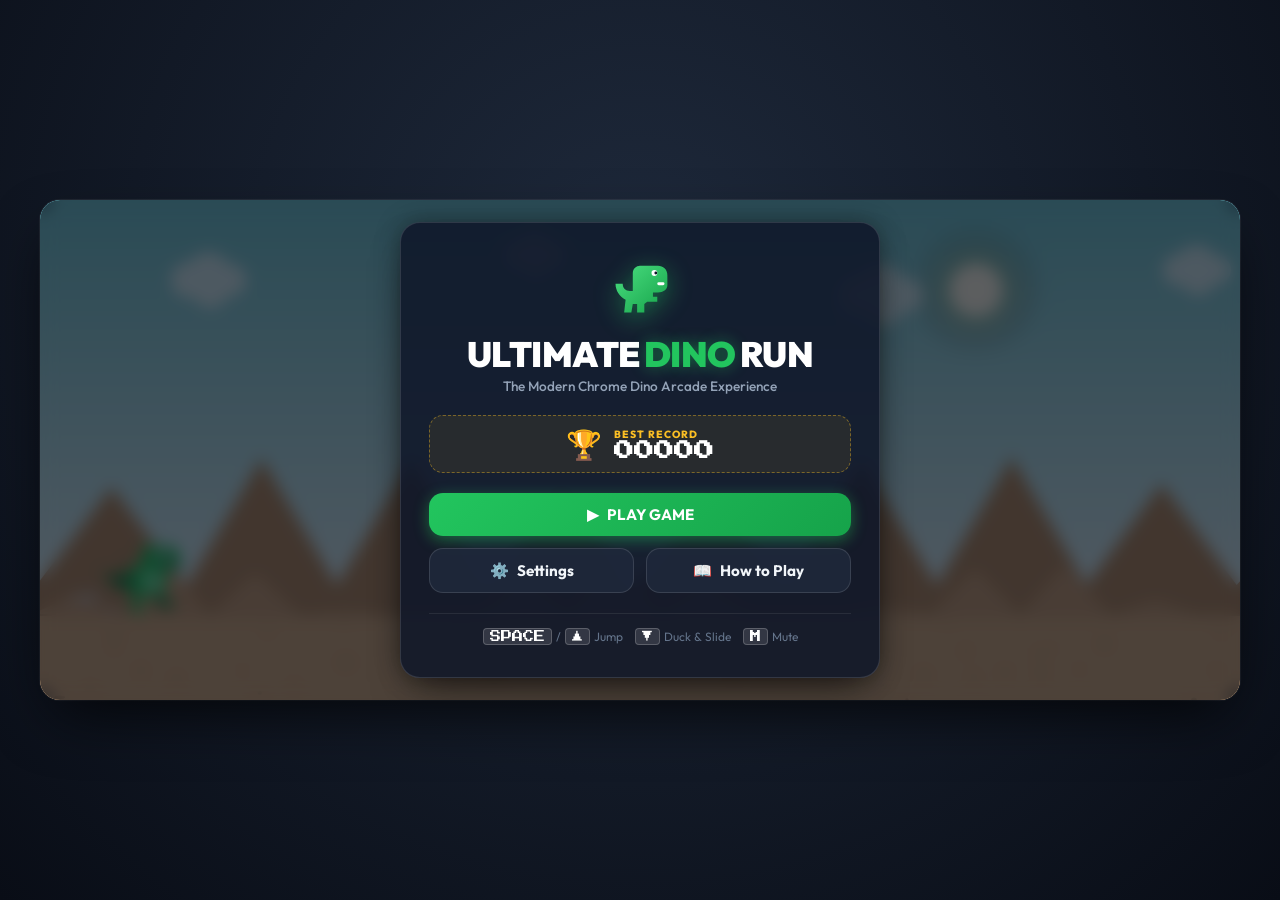
==== Games/DinoRun/index.html @ 03484f22 "Ran check directory contents Analyzed README.md:L1-100 Analyzed README.md:L101-244 Ran list all item" ====
<!DOCTYPE html>
<html lang="en">
<head>
  <meta charset="UTF-8">
  <meta name="viewport" content="width=device-width, initial-scale=1.0, maximum-scale=1.0, user-scalable=no">
  <meta name="description" content="Ultimate Dino Run - Modern, responsive, multi-level endless runner arcade browser game.">
  <title>Ultimate Dino Run Advanced Browser Game</title>
  
  <!-- Google Fonts for Arcade & Modern UI -->
  <link rel="preconnect" href="https://fonts.googleapis.com">
  <link rel="preconnect" href="https://fonts.gstatic.com" crossorigin>
  <link href="https://fonts.googleapis.com/css2?family=Outfit:wght@400;600;700;800;900&family=Press+Start+2P&family=Chakra+Petch:wght@500;700&display=swap" rel="stylesheet">
  
  <link rel="stylesheet" href="style.css">
</head>
<body>
  <div id="game-app">
    <!-- Main Game Frame -->
    <div id="game-container">
      
      <!-- Screen Shake & Canvas Wrapper -->
      <div id="canvas-wrapper">
        <canvas id="game-canvas"></canvas>

        <!-- In-Game HUD Overlay (Visible during PLAYING & COUNTDOWN) -->
        <div id="hud" class="overlay-hud hidden">
          <div class="hud-left">
            <div id="level-badge" class="hud-pill">
              <span id="level-icon">🏜️</span>
              <span id="level-name">Desert</span>
              <span id="level-num">LVL 1</span>
            </div>
            <div id="speed-meter" class="hud-pill" title="Current Speed Multiplier">
              <span class="speed-icon">⚡</span>
              <span id="speed-value">1.0x</span>
            </div>
          </div>

          <div class="hud-right">
            <div class="score-display">
              <div class="hi-score-box">
                <span class="score-lbl">HI</span>
                <span id="hi-score-hud">00000</span>
              </div>
              <div class="curr-score-box">
                <span id="current-score-hud">00000</span>
              </div>
            </div>
            
            <div class="hud-controls">
              <button id="btn-audio-toggle" class="icon-btn" title="Toggle Sound (M)" aria-label="Toggle Sound">
                <svg id="icon-sound-on" class="svg-icon" viewBox="0 0 24 24">
                  <path fill="currentColor" d="M3 9v6h4l5 5V4L7 9H3zm13.5 3c0-1.77-1.02-3.29-2.5-4.03v8.05c1.48-.73 2.5-2.25 2.5-4.02zM14 3.23v2.06c2.89.86 5 3.54 5 6.71s-2.11 5.85-5 6.71v2.06c4.01-.91 7-4.49 7-8.77s-2.99-7.86-7-8.77z"/>
                </svg>
                <svg id="icon-sound-off" class="svg-icon hidden" viewBox="0 0 24 24">
                  <path fill="currentColor" d="M16.5 12c0-1.77-1.02-3.29-2.5-4.03v2.21l2.45 2.45c.03-.2.05-.41.05-.63zm2.5 0c0 .94-.2 1.82-.54 2.64l1.51 1.51C20.63 14.91 21 13.5 21 12c0-4.28-2.99-7.86-7-8.77v2.06c2.89.86 5 3.54 5 6.71zM4.27 3L3 4.27 7.73 9H3v6h4l5 5v-6.73l4.25 4.25c-.67.52-1.42.93-2.25 1.18v2.06c1.38-.31 2.63-.95 3.69-1.81L19.73 21 21 19.73l-9-9L4.27 3zM12 4L9.91 6.09 12 8.18V4z"/>
                </svg>
              </button>

              <button id="btn-pause" class="icon-btn" title="Pause Game (P / Esc)" aria-label="Pause Game">
                <svg class="svg-icon" viewBox="0 0 24 24">
                  <path fill="currentColor" d="M6 19h4V5H6v14zm8-14v14h4V5h-4z"/>
                </svg>
              </button>

              <button id="btn-fullscreen" class="icon-btn" title="Toggle Fullscreen" aria-label="Toggle Fullscreen">
                <svg class="svg-icon" viewBox="0 0 24 24">
                  <path fill="currentColor" d="M7 14H5v5h5v-2H7v-3zm-2-4h2V7h3V5H5v5zm12 7h-3v2h5v-5h-2v3zM14 5v2h3v3h2V5h-5z"/>
                </svg>
              </button>
            </div>
          </div>
        </div>

        <!-- Level Transition & Milestone Toast -->
        <div id="milestone-banner" class="milestone-toast hidden">
          <div class="milestone-content">
            <span id="milestone-icon">🎉</span>
            <div class="milestone-text">
              <h3 id="milestone-title">LEVEL UP!</h3>
              <p id="milestone-desc">Entering Sunset Environment</p>
            </div>
          </div>
        </div>

        <!-- Floating Points Container -->
        <div id="floating-bonuses-layer"></div>

        <!-- Countdown Overlay -->
        <div id="countdown-overlay" class="game-overlay hidden">
          <div id="countdown-text" class="countdown-pulse">3</div>
        </div>

        <!-- Mobile Touch Controls Overlay -->
        <div id="mobile-controls" class="mobile-controls-layer">
          <button id="btn-touch-duck" class="touch-btn touch-btn-duck" aria-label="Duck">
            <span class="touch-icon">▼</span>
            <span class="touch-label">DUCK</span>
          </button>
          <button id="btn-touch-jump" class="touch-btn touch-btn-jump" aria-label="Jump">
            <span class="touch-icon">▲</span>
            <span class="touch-label">JUMP</span>
          </button>
        </div>

        <!-- Screen 1: MAIN MENU -->
        <div id="screen-main-menu" class="game-overlay">
          <div class="menu-card glass-panel">
            <div class="title-container">
              <div class="dino-mascot-badge">
                <svg viewBox="0 0 100 100" class="mascot-svg">
                  <!-- Vector cute Dino Head & Body -->
                  <defs>
                    <linearGradient id="dinoGrad" x1="0%" y1="0%" x2="100%" y2="100%">
                      <stop offset="0%" stop-color="#4ade80"/>
                      <stop offset="100%" stop-color="#16a34a"/>
                    </linearGradient>
                  </defs>
                  <path d="M 50 15 L 75 15 C 82 15, 88 20, 88 28 L 88 42 C 88 48, 82 52, 75 52 L 68 52 L 68 58 L 74 58 L 74 65 L 60 65 L 56 68 L 56 80 L 46 80 L 46 68 L 40 68 L 38 80 L 28 80 L 30 62 C 22 58, 16 50, 16 40 L 26 40 C 26 46, 30 50, 36 50 L 40 50 L 40 25 C 40 19, 45 15, 50 15 Z" fill="url(#dinoGrad)"/>
                  <circle cx="70" cy="25" r="4" fill="#ffffff"/>
                  <circle cx="72" cy="25" r="2" fill="#0f172a"/>
                  <rect x="74" y="38" width="10" height="4" rx="2" fill="#ffffff"/>
                </svg>
              </div>
              <h1 class="main-title">ULTIMATE<span class="accent-text">DINO</span>RUN</h1>
              <p class="tagline">The Modern Chrome Dino Arcade Experience</p>
            </div>

            <!-- Best Score Preview Card -->
            <div class="high-score-card">
              <span class="trophy-icon">🏆</span>
              <div class="trophy-info">
                <span class="trophy-label">BEST RECORD</span>
                <span id="menu-hi-score" class="trophy-score">00000</span>
              </div>
            </div>

            <!-- Menu Action Buttons -->
            <div class="menu-actions">
              <button id="btn-play-game" class="btn btn-primary pulse-btn">
                <span class="btn-icon">▶</span> PLAY GAME
              </button>
              <div class="menu-sub-row">
                <button id="btn-open-settings" class="btn btn-secondary">
                  <span class="btn-icon">⚙️</span> Settings
                </button>
                <button id="btn-open-instructions" class="btn btn-secondary">
                  <span class="btn-icon">📖</span> How to Play
                </button>
              </div>
            </div>

            <!-- Quick Control Guide Footer -->
            <div class="menu-footer">
              <div class="key-hint"><span class="kbd">SPACE</span> / <span class="kbd">▲</span> Jump</div>
              <div class="key-hint"><span class="kbd">▼</span> Duck & Slide</div>
              <div class="key-hint"><span class="kbd">M</span> Mute</div>
            </div>
          </div>
        </div>

        <!-- Screen 2: PAUSE MENU -->
        <div id="screen-pause" class="game-overlay hidden">
          <div class="pause-card glass-panel">
            <div class="modal-header">
              <h2>GAME PAUSED</h2>
              <p>Take a breath, Dino!</p>
            </div>

            <div class="pause-stats">
              <div class="stat-item">
                <span class="stat-label">CURRENT SCORE</span>
                <span id="pause-score-val" class="stat-value">00000</span>
              </div>
              <div class="stat-item">
                <span class="stat-label">CURRENT LEVEL</span>
                <span id="pause-level-val" class="stat-value">Desert</span>
              </div>
            </div>

            <div class="pause-actions">
              <button id="btn-resume" class="btn btn-primary">
                <span class="btn-icon">▶</span> RESUME
              </button>
              <button id="btn-restart-paused" class="btn btn-secondary">
                <span class="btn-icon">🔄</span> RESTART
              </button>
              <button id="btn-settings-paused" class="btn btn-secondary">
                <span class="btn-icon">⚙️</span> SETTINGS
              </button>
              <button id="btn-quit-to-menu" class="btn btn-outline">
                <span class="btn-icon">🏠</span> MAIN MENU
              </button>
            </div>
          </div>
        </div>

        <!-- Screen 3: GAME OVER -->
        <div id="screen-game-over" class="game-overlay hidden">
          <div class="game-over-card glass-panel">
            <div class="game-over-header">
              <div id="new-high-score-badge" class="badge-new-record hidden">
                ✨ NEW HIGH SCORE! ✨
              </div>
              <h2 class="game-over-title">GAME OVER</h2>
            </div>

            <div class="game-over-results">
              <div class="result-highlight">
                <span class="result-lbl">FINAL SCORE</span>
                <span id="go-final-score" class="result-big-score">00000</span>
              </div>

              <div class="results-grid">
                <div class="grid-stat">
                  <span class="g-lbl">BEST SCORE</span>
                  <span id="go-best-score" class="g-val">00000</span>
                </div>
                <div class="grid-stat">
                  <span class="g-lbl">LEVEL REACHED</span>
                  <span id="go-level-reached" class="g-val">Level 1</span>
                </div>
                <div class="grid-stat">
                  <span class="g-lbl">OBSTACLES DODGED</span>
                  <span id="go-obstacles-cleared" class="g-val">0</span>
                </div>
                <div class="grid-stat">
                  <span class="g-lbl">BONUS POINTS</span>
                  <span id="go-bonus-points" class="g-val">+0</span>
                </div>
              </div>
            </div>

            <div class="game-over-actions">
              <button id="btn-retry" class="btn btn-primary pulse-btn">
                <span class="btn-icon">🔄</span> PLAY AGAIN <span class="key-shortcut">(Space)</span>
              </button>
              <button id="btn-go-menu" class="btn btn-secondary">
                <span class="btn-icon">🏠</span> MAIN MENU
              </button>
            </div>
          </div>
        </div>

        <!-- Modal: SETTINGS -->
        <div id="modal-settings" class="game-overlay hidden">
          <div class="settings-card glass-panel">
            <div class="modal-top">
              <h3>SETTINGS</h3>
              <button id="btn-close-settings" class="btn-close" aria-label="Close Settings">✕</button>
            </div>

            <div class="settings-body">
              <!-- Audio Section -->
              <div class="setting-group">
                <h4>AUDIO</h4>
                
                <div class="setting-row">
                  <div class="setting-info">
                    <span class="setting-title">Background Music</span>
                    <span class="setting-desc">Adaptive dynamic music per level</span>
                  </div>
                  <label class="toggle-switch">
                    <input type="checkbox" id="chk-music" checked>
                    <span class="slider"></span>
                  </label>
                </div>

                <div class="setting-row slider-row">
                  <span class="setting-title">Music Volume</span>
                  <div class="range-wrap">
                    <input type="range" id="rng-music-vol" min="0" max="100" value="60">
                    <span id="val-music-vol" class="range-num">60%</span>
                  </div>
                </div>

                <div class="setting-row">
                  <div class="setting-info">
                    <span class="setting-title">Sound Effects (SFX)</span>
                    <span class="setting-desc">Jumping, sliding, impacts, notifications</span>
                  </div>
                  <label class="toggle-switch">
                    <input type="checkbox" id="chk-sfx" checked>
                    <span class="slider"></span>
                  </label>
                </div>

                <div class="setting-row slider-row">
                  <span class="setting-title">SFX Volume</span>
                  <div class="range-wrap">
                    <input type="range" id="rng-sfx-vol" min="0" max="100" value="80">
                    <span id="val-sfx-vol" class="range-num">80%</span>
                  </div>
                </div>
              </div>

              <!-- Gameplay / Visuals Section -->
              <div class="setting-group">
                <h4>GAMEPLAY & VISUALS</h4>

                <div class="setting-row">
                  <div class="setting-info">
                    <span class="setting-title">Difficulty Preset</span>
                    <span class="setting-desc">Adjust starting speed and ramp-up rate</span>
                  </div>
                  <select id="sel-difficulty" class="select-input">
                    <option value="casual">Casual (Relaxed)</option>
                    <option value="standard" selected>Standard (Balanced)</option>
                    <option value="hardcore">Hardcore (Fast & Fierce)</option>
                  </select>
                </div>

                <div class="setting-row">
                  <div class="setting-info">
                    <span class="setting-title">Screen Shake</span>
                    <span class="setting-desc">Impact shake on collision</span>
                  </div>
                  <label class="toggle-switch">
                    <input type="checkbox" id="chk-shake" checked>
                    <span class="slider"></span>
                  </label>
                </div>

                <div class="setting-row">
                  <div class="setting-info">
                    <span class="setting-title">Particles & Dust</span>
                    <span class="setting-desc">Puffs, sparkles and confetti</span>
                  </div>
                  <label class="toggle-switch">
                    <input type="checkbox" id="chk-particles" checked>
                    <span class="slider"></span>
                  </label>
                </div>
              </div>

              <!-- Data Management -->
              <div class="setting-group danger-group">
                <h4>RECORD & DATA</h4>
                <div class="setting-row">
                  <div class="setting-info">
                    <span class="setting-title">Reset High Score</span>
                    <span class="setting-desc">Permanently erase saved high score</span>
                  </div>
                  <button id="btn-reset-high-score" class="btn btn-danger">Reset Record</button>
                </div>
              </div>
            </div>

            <div class="modal-footer">
              <button id="btn-save-settings" class="btn btn-primary">Done</button>
            </div>
          </div>
        </div>

        <!-- Modal: HOW TO PLAY -->
        <div id="modal-instructions" class="game-overlay hidden">
          <div class="instructions-card glass-panel">
            <div class="modal-top">
              <h3>HOW TO PLAY</h3>
              <button id="btn-close-instructions" class="btn-close" aria-label="Close Instructions">✕</button>
            </div>

            <div class="instructions-body">
              <div class="guide-section">
                <h4>🎮 CONTROLS</h4>
                <div class="controls-grid">
                  <div class="ctrl-card">
                    <div class="ctrl-keys"><span class="kbd">SPACE</span> / <span class="kbd">▲</span> / <span class="kbd">W</span></div>
                    <div class="ctrl-action">Jump</div>
                    <div class="ctrl-tip">Tap lightly for low jump, hold for higher jump!</div>
                  </div>
                  <div class="ctrl-card">
                    <div class="ctrl-keys"><span class="kbd">▼</span> / <span class="kbd">S</span></div>
                    <div class="ctrl-action">Duck & Slide</div>
                    <div class="ctrl-tip">Duck under mid & high pterodactyls and lasers!</div>
                  </div>
                  <div class="ctrl-card">
                    <div class="ctrl-keys"><span class="kbd">▼</span> In Mid-Air</div>
                    <div class="ctrl-action">Fast Drop</div>
                    <div class="ctrl-tip">Hurtle back to the ground quickly to dodge tricky sequences!</div>
                  </div>
                  <div class="ctrl-card">
                    <div class="ctrl-keys">📱 Touch / Click</div>
                    <div class="ctrl-action">Mobile Controls</div>
                    <div class="ctrl-tip">Use on-screen buttons or tap to jump and swipe down to duck.</div>
                  </div>
                </div>
              </div>

              <div class="guide-section">
                <h4>🌵 OBSTACLES & SCORING</h4>
                <ul class="guide-list">
                  <li><strong>Cacti:</strong> Small, large, and clustered. Leap over them cleanly!</li>
                  <li><strong>Flying Pterodactyls (Birds):</strong> Appear at 3 distinct heights:
                    <br>• <em>Low Birds:</em> Jump over them!
                    <br>• <em>Mid Birds:</em> Duck and slide underneath!
                    <br>• <em>High Birds:</em> Fly harmlessly overhead!
                  </li>
                  <li><strong>Cyber Drones & Laser Obstacles:</strong> Watch for glowing hazards in advanced levels!</li>
                  <li><strong>Close Call Bonus:</strong> Clear an obstacle right at the skin of your scales to score an instant <strong>+100 Bonus Points</strong>!</li>
                </ul>
              </div>

              <div class="guide-section">
                <h4>🌍 PROGRESSIVE ENVIRONMENTS</h4>
                <div class="env-badges">
                  <span class="env-pill">🏜️ Desert (0-500)</span>
                  <span class="env-pill">🌆 Sunset (500-1200)</span>
                  <span class="env-pill">🌙 Night (1200-2200)</span>
                  <span class="env-pill">🌴 Jungle (2200-3500)</span>
                  <span class="env-pill">⚡ Cyber World (3500-5000)</span>
                  <span class="env-pill">🔥 Extreme (5000+)</span>
                </div>
              </div>
            </div>

            <div class="modal-footer">
              <button id="btn-instructions-gotit" class="btn btn-primary">LET'S RUN!</button>
            </div>
          </div>
        </div>

      </div> <!-- end #canvas-wrapper -->

    </div> <!-- end #game-container -->
  </div> <!-- end #game-app -->

  <script src="script.js"></script>
</body>
</html>
---- Games/DinoRun/style.css ----
/* ==========================================================================
   Ultimate Dino Run - Advanced Browser Game Stylesheet
   ========================================================================== */

:root {
  --font-primary: 'Outfit', -apple-system, BlinkMacSystemFont, "Segoe UI", Roboto, sans-serif;
  --font-arcade: 'Press Start 2P', monospace, cursive;
  --font-tech: 'Chakra Petch', sans-serif;

  /* Color Palette */
  --bg-dark: #0a0e17;
  --bg-card: rgba(15, 23, 42, 0.85);
  --bg-card-border: rgba(255, 255, 255, 0.12);
  --accent-green: #22c55e;
  --accent-green-glow: rgba(34, 197, 94, 0.45);
  --accent-orange: #f97316;
  --accent-purple: #a855f7;
  --accent-cyan: #06b6d4;
  --accent-gold: #fbbf24;
  --accent-red: #ef4444;

  --text-main: #f8fafc;
  --text-muted: #94a3b8;
  --text-dim: #64748b;

  --radius-sm: 8px;
  --radius-md: 14px;
  --radius-lg: 20px;
  --radius-full: 9999px;

  --shadow-panel: 0 20px 40px -15px rgba(0, 0, 0, 0.6), 0 0 25px rgba(0, 0, 0, 0.4);
}

/* Base Reset & Box Sizing */
*, *::before, *::after {
  box-sizing: border-box;
  margin: 0;
  padding: 0;
  user-select: none;
  -webkit-user-select: none;
}

html, body {
  width: 100%;
  height: 100%;
  overflow: hidden;
  background-color: var(--bg-dark);
  color: var(--text-main);
  font-family: var(--font-primary);
  touch-action: manipulation;
}

/* App Viewport Container */
#game-app {
  width: 100vw;
  height: 100vh;
  display: flex;
  align-items: center;
  justify-content: center;
  background: radial-gradient(circle at 50% 30%, #1e293b 0%, #090d16 100%);
  padding: 12px;
}

/* Game Outer Frame */
#game-container {
  position: relative;
  width: 100%;
  max-width: 1200px;
  aspect-ratio: 12 / 5; /* 1200 x 500 resolution standard */
  max-height: calc(100vh - 24px);
  display: flex;
  box-shadow: 0 25px 60px -15px rgba(0, 0, 0, 0.8), 0 0 1px 1px rgba(255, 255, 255, 0.08);
  border-radius: var(--radius-lg);
  overflow: hidden;
  background-color: #0f172a;
}

/* Canvas & Screen Shake Wrapper */
#canvas-wrapper {
  position: relative;
  width: 100%;
  height: 100%;
  overflow: hidden;
  transform-origin: center center;
}

/* Screen Shake Animation */
.shake-screen {
  animation: screenShake 0.45s cubic-bezier(0.36, 0.07, 0.19, 0.97) both;
}

@keyframes screenShake {
  10%, 90% { transform: translate3d(-3px, 2px, 0) rotate(-0.5deg); }
  20%, 80% { transform: translate3d(4px, -3px, 0) rotate(0.6deg); }
  30%, 50%, 70% { transform: translate3d(-5px, 3px, 0) rotate(-0.7deg); }
  40%, 60% { transform: translate3d(5px, -2px, 0) rotate(0.5deg); }
}

/* The Core Canvas */
#game-canvas {
  width: 100%;
  height: 100%;
  display: block;
  image-rendering: -webkit-optimize-contrast;
  image-rendering: crisp-edges;
}

/* ==========================================================================
   Overlay Panels & Screens
   ========================================================================== */

.game-overlay {
  position: absolute;
  inset: 0;
  display: flex;
  align-items: center;
  justify-content: center;
  background-color: rgba(5, 10, 20, 0.65);
  backdrop-filter: blur(8px);
  -webkit-backdrop-filter: blur(8px);
  z-index: 50;
  transition: opacity 0.25s ease, visibility 0.25s ease;
  padding: 16px;
}

.game-overlay.hidden,
.hidden {
  opacity: 0 !important;
  visibility: hidden !important;
  pointer-events: none !important;
}

/* Glassmorphism Card Panels */
.glass-panel {
  background: var(--bg-card);
  border: 1px solid var(--bg-card-border);
  border-radius: var(--radius-lg);
  box-shadow: var(--shadow-panel);
  color: var(--text-main);
  animation: panelPop 0.3s cubic-bezier(0.16, 1, 0.3, 1) forwards;
}

@keyframes panelPop {
  0% { transform: scale(0.92); opacity: 0; }
  100% { transform: scale(1); opacity: 1; }
}

/* ==========================================================================
   HUD (Heads-Up Display)
   ========================================================================== */

.overlay-hud {
  position: absolute;
  top: 0;
  left: 0;
  right: 0;
  display: flex;
  justify-content: space-between;
  align-items: flex-start;
  padding: 16px 20px;
  z-index: 30;
  pointer-events: none;
}

.hud-left, .hud-right {
  display: flex;
  align-items: center;
  gap: 12px;
}

.hud-pill {
  display: flex;
  align-items: center;
  gap: 8px;
  background: rgba(15, 23, 42, 0.7);
  backdrop-filter: blur(6px);
  border: 1px solid rgba(255, 255, 255, 0.1);
  padding: 6px 14px;
  border-radius: var(--radius-full);
  font-size: 0.85rem;
  font-weight: 700;
  letter-spacing: 0.5px;
  box-shadow: 0 4px 12px rgba(0, 0, 0, 0.3);
}

#level-badge {
  border-left: 3px solid var(--accent-green);
}

#level-num {
  font-size: 0.7rem;
  background: rgba(255, 255, 255, 0.15);
  padding: 2px 6px;
  border-radius: 4px;
  color: #e2e8f0;
}

#speed-meter {
  color: var(--accent-gold);
}

.score-display {
  display: flex;
  align-items: center;
  gap: 16px;
  background: rgba(10, 15, 26, 0.75);
  backdrop-filter: blur(6px);
  padding: 8px 16px;
  border-radius: var(--radius-md);
  border: 1px solid rgba(255, 255, 255, 0.1);
  box-shadow: 0 4px 14px rgba(0, 0, 0, 0.4);
}

.hi-score-box {
  display: flex;
  align-items: center;
  gap: 6px;
  color: var(--text-muted);
  font-family: var(--font-arcade);
  font-size: 0.8rem;
}

.score-lbl {
  color: var(--accent-gold);
  font-weight: 700;
}

.curr-score-box {
  font-family: var(--font-arcade);
  font-size: 1.15rem;
  font-weight: 700;
  color: #ffffff;
  letter-spacing: 1px;
}

.hud-controls {
  display: flex;
  align-items: center;
  gap: 8px;
  pointer-events: auto;
}

.icon-btn {
  background: rgba(30, 41, 59, 0.8);
  border: 1px solid rgba(255, 255, 255, 0.12);
  color: var(--text-main);
  width: 38px;
  height: 38px;
  border-radius: var(--radius-sm);
  display: flex;
  align-items: center;
  justify-content: center;
  cursor: pointer;
  transition: all 0.2s ease;
}

.icon-btn:hover {
  background: rgba(51, 65, 85, 0.9);
  transform: translateY(-1px);
  border-color: rgba(255, 255, 255, 0.25);
}

.icon-btn:active {
  transform: scale(0.95);
}

.svg-icon {
  width: 20px;
  height: 20px;
}

/* ==========================================================================
   Milestone & Level Notification Toast
   ========================================================================== */

.milestone-toast {
  position: absolute;
  top: 18px;
  left: 50%;
  transform: translateX(-50%);
  background: linear-gradient(135deg, rgba(30, 41, 59, 0.95), rgba(15, 23, 42, 0.95));
  border: 1px solid var(--accent-gold);
  border-radius: var(--radius-full);
  padding: 8px 24px;
  box-shadow: 0 0 25px rgba(251, 191, 36, 0.35), 0 8px 24px rgba(0, 0, 0, 0.5);
  z-index: 40;
  animation: toastSlideDown 0.4s cubic-bezier(0.175, 0.885, 0.32, 1.275) forwards;
}

@keyframes toastSlideDown {
  0% { transform: translate(-50%, -40px); opacity: 0; }
  100% { transform: translate(-50%, 0); opacity: 1; }
}

.milestone-content {
  display: flex;
  align-items: center;
  gap: 12px;
}

#milestone-icon {
  font-size: 1.5rem;
}

.milestone-text h3 {
  font-family: var(--font-arcade);
  font-size: 0.85rem;
  color: var(--accent-gold);
  letter-spacing: 0.5px;
}

.milestone-text p {
  font-size: 0.78rem;
  color: var(--text-main);
  font-weight: 600;
}

/* ==========================================================================
   Floating Bonuses & Popups Layer
   ========================================================================== */

#floating-bonuses-layer {
  position: absolute;
  inset: 0;
  pointer-events: none;
  overflow: hidden;
  z-index: 35;
}

.floating-bonus {
  position: absolute;
  font-family: var(--font-arcade);
  font-weight: 700;
  font-size: 0.8rem;
  color: var(--accent-gold);
  text-shadow: 0 2px 4px rgba(0, 0, 0, 0.8), 0 0 10px rgba(251, 191, 36, 0.6);
  white-space: nowrap;
  animation: floatUpFade 1.2s cubic-bezier(0.1, 0.8, 0.3, 1) forwards;
}

@keyframes floatUpFade {
  0% { transform: translate(-50%, 0) scale(0.8); opacity: 1; }
  50% { transform: translate(-50%, -35px) scale(1.15); opacity: 1; }
  100% { transform: translate(-50%, -65px) scale(1); opacity: 0; }
}

/* ==========================================================================
   Countdown Overlay
   ========================================================================== */

#countdown-overlay {
  background: rgba(0, 0, 0, 0.4);
}

.countdown-pulse {
  font-family: var(--font-arcade);
  font-size: 5rem;
  font-weight: 900;
  color: #ffffff;
  text-shadow: 0 0 30px var(--accent-green), 0 4px 10px rgba(0, 0, 0, 0.8);
  animation: countZoom 0.8s ease-in-out infinite;
}

@keyframes countZoom {
  0% { transform: scale(0.6); opacity: 0; }
  50% { transform: scale(1.15); opacity: 1; }
  100% { transform: scale(1); opacity: 0.9; }
}

/* ==========================================================================
   Main Menu Screen
   ========================================================================== */

.menu-card {
  width: 90%;
  max-width: 480px;
  padding: 32px 28px;
  text-align: center;
  display: flex;
  flex-direction: column;
  align-items: center;
  gap: 20px;
}

.title-container {
  display: flex;
  flex-direction: column;
  align-items: center;
}

.dino-mascot-badge {
  width: 72px;
  height: 72px;
  margin-bottom: 8px;
  filter: drop-shadow(0 6px 12px var(--accent-green-glow));
  animation: mascotBob 2.5s ease-in-out infinite alternate;
}

@keyframes mascotBob {
  0% { transform: translateY(0) rotate(0deg); }
  100% { transform: translateY(-8px) rotate(4deg); }
}

.mascot-svg {
  width: 100%;
  height: 100%;
}

.main-title {
  font-family: var(--font-primary);
  font-weight: 900;
  font-size: 2.2rem;
  letter-spacing: -0.5px;
  color: #ffffff;
  text-transform: uppercase;
  line-height: 1.1;
}

.accent-text {
  color: var(--accent-green);
  text-shadow: 0 0 15px var(--accent-green-glow);
  margin: 0 4px;
}

.tagline {
  font-size: 0.85rem;
  color: var(--text-muted);
  font-weight: 500;
  margin-top: 4px;
}

.high-score-card {
  width: 100%;
  display: flex;
  align-items: center;
  justify-content: center;
  gap: 12px;
  background: rgba(251, 191, 36, 0.08);
  border: 1px dashed rgba(251, 191, 36, 0.4);
  padding: 10px 18px;
  border-radius: var(--radius-md);
}

.trophy-icon {
  font-size: 1.8rem;
}

.trophy-info {
  display: flex;
  flex-direction: column;
  align-items: flex-start;
}

.trophy-label {
  font-size: 0.65rem;
  font-weight: 800;
  color: var(--accent-gold);
  letter-spacing: 1px;
}

.trophy-score {
  font-family: var(--font-arcade);
  font-size: 1.25rem;
  font-weight: 700;
  color: #ffffff;
}

.menu-actions {
  width: 100%;
  display: flex;
  flex-direction: column;
  gap: 12px;
}

.menu-sub-row {
  display: grid;
  grid-template-columns: 1fr 1fr;
  gap: 12px;
}

.menu-footer {
  display: flex;
  justify-content: center;
  flex-wrap: wrap;
  gap: 12px;
  font-size: 0.75rem;
  color: var(--text-dim);
  border-top: 1px solid rgba(255, 255, 255, 0.08);
  padding-top: 14px;
  width: 100%;
}

.key-hint {
  display: flex;
  align-items: center;
  gap: 4px;
}

.kbd {
  background: rgba(255, 255, 255, 0.12);
  border: 1px solid rgba(255, 255, 255, 0.2);
  border-radius: 4px;
  padding: 2px 6px;
  font-size: 0.7rem;
  font-family: var(--font-arcade);
  color: #ffffff;
}

/* ==========================================================================
   Buttons System
   ========================================================================== */

.btn {
  display: inline-flex;
  align-items: center;
  justify-content: center;
  gap: 8px;
  padding: 12px 20px;
  border-radius: var(--radius-md);
  font-family: var(--font-primary);
  font-weight: 700;
  font-size: 0.95rem;
  border: none;
  cursor: pointer;
  transition: all 0.2s cubic-bezier(0.16, 1, 0.3, 1);
  text-decoration: none;
}

.btn-primary {
  background: linear-gradient(135deg, #22c55e 0%, #16a34a 100%);
  color: #ffffff;
  box-shadow: 0 4px 15px var(--accent-green-glow);
}

.btn-primary:hover {
  background: linear-gradient(135deg, #4ade80 0%, #15803d 100%);
  transform: translateY(-2px);
  box-shadow: 0 6px 22px var(--accent-green-glow);
}

.btn-primary:active {
  transform: scale(0.97);
}

.btn-secondary {
  background: rgba(30, 41, 59, 0.9);
  color: #f1f5f9;
  border: 1px solid rgba(255, 255, 255, 0.12);
}

.btn-secondary:hover {
  background: rgba(51, 65, 85, 0.95);
  border-color: rgba(255, 255, 255, 0.25);
  transform: translateY(-1px);
}

.btn-secondary:active {
  transform: scale(0.97);
}

.btn-outline {
  background: transparent;
  color: var(--text-muted);
  border: 1px solid rgba(255, 255, 255, 0.15);
}

.btn-outline:hover {
  background: rgba(255, 255, 255, 0.05);
  color: var(--text-main);
  border-color: rgba(255, 255, 255, 0.3);
}

.btn-danger {
  background: rgba(239, 68, 68, 0.15);
  color: #f87171;
  border: 1px solid rgba(239, 68, 68, 0.3);
}

.btn-danger:hover {
  background: rgba(239, 68, 68, 0.25);
  border-color: rgba(239, 68, 68, 0.5);
}

.pulse-btn {
  animation: pulseButton 2s infinite ease-in-out;
}

@keyframes pulseButton {
  0%, 100% { box-shadow: 0 4px 15px var(--accent-green-glow); }
  50% { box-shadow: 0 4px 28px rgba(34, 197, 94, 0.75); }
}

/* ==========================================================================
   Pause Menu
   ========================================================================== */

.pause-card {
  width: 90%;
  max-width: 400px;
  padding: 28px 24px;
  text-align: center;
  display: flex;
  flex-direction: column;
  gap: 18px;
}

.modal-header h2 {
  font-family: var(--font-primary);
  font-weight: 800;
  font-size: 1.6rem;
  letter-spacing: 0.5px;
}

.modal-header p {
  color: var(--text-muted);
  font-size: 0.85rem;
  margin-top: 2px;
}

.pause-stats {
  display: grid;
  grid-template-columns: 1fr 1fr;
  gap: 12px;
  background: rgba(0, 0, 0, 0.3);
  padding: 12px;
  border-radius: var(--radius-md);
  border: 1px solid rgba(255, 255, 255, 0.06);
}

.stat-item {
  display: flex;
  flex-direction: column;
  align-items: center;
}

.stat-label {
  font-size: 0.65rem;
  color: var(--text-dim);
  font-weight: 700;
  letter-spacing: 0.5px;
}

.stat-value {
  font-family: var(--font-arcade);
  font-size: 1.1rem;
  color: #ffffff;
  margin-top: 4px;
}

.pause-actions {
  display: flex;
  flex-direction: column;
  gap: 10px;
}

/* ==========================================================================
   Game Over Screen
   ========================================================================== */

.game-over-card {
  width: 90%;
  max-width: 460px;
  padding: 30px 26px;
  text-align: center;
  display: flex;
  flex-direction: column;
  gap: 18px;
}

.badge-new-record {
  display: inline-block;
  background: linear-gradient(90deg, #fbbf24, #f59e0b, #fbbf24);
  background-size: 200% auto;
  color: #0f172a;
  font-family: var(--font-arcade);
  font-size: 0.75rem;
  font-weight: 900;
  padding: 6px 14px;
  border-radius: var(--radius-full);
  margin-bottom: 8px;
  animation: shineRecord 2s linear infinite;
  box-shadow: 0 0 20px rgba(251, 191, 36, 0.6);
}

@keyframes shineRecord {
  to { background-position: 200% center; }
}

.game-over-title {
  font-family: var(--font-primary);
  font-weight: 900;
  font-size: 2.2rem;
  letter-spacing: 1px;
  color: #f87171;
  text-shadow: 0 0 20px rgba(239, 68, 68, 0.4);
}

.result-highlight {
  background: rgba(0, 0, 0, 0.35);
  border: 1px solid rgba(255, 255, 255, 0.08);
  border-radius: var(--radius-md);
  padding: 14px 18px;
  margin-bottom: 12px;
}

.result-lbl {
  display: block;
  font-size: 0.7rem;
  font-weight: 800;
  letter-spacing: 1px;
  color: var(--text-muted);
}

.result-big-score {
  font-family: var(--font-arcade);
  font-size: 2.2rem;
  font-weight: 900;
  color: #ffffff;
  display: block;
  margin-top: 4px;
}

.results-grid {
  display: grid;
  grid-template-columns: 1fr 1fr;
  gap: 10px;
}

.grid-stat {
  background: rgba(30, 41, 59, 0.5);
  border: 1px solid rgba(255, 255, 255, 0.05);
  padding: 10px 12px;
  border-radius: var(--radius-sm);
  display: flex;
  flex-direction: column;
}

.g-lbl {
  font-size: 0.65rem;
  color: var(--text-dim);
  font-weight: 700;
}

.g-val {
  font-family: var(--font-arcade);
  font-size: 0.95rem;
  color: var(--text-main);
  margin-top: 4px;
}

.key-shortcut {
  font-size: 0.75rem;
  opacity: 0.7;
  font-weight: 400;
}

.game-over-actions {
  display: flex;
  flex-direction: column;
  gap: 10px;
  margin-top: 6px;
}

/* ==========================================================================
   Modals (Settings & Instructions)
   ========================================================================== */

.settings-card, .instructions-card {
  width: 90%;
  max-width: 520px;
  max-height: 85vh;
  display: flex;
  flex-direction: column;
  padding: 24px;
}

.modal-top {
  display: flex;
  justify-content: space-between;
  align-items: center;
  border-bottom: 1px solid rgba(255, 255, 255, 0.1);
  padding-bottom: 12px;
  margin-bottom: 16px;
}

.modal-top h3 {
  font-family: var(--font-primary);
  font-weight: 800;
  font-size: 1.3rem;
  letter-spacing: 0.5px;
}

.btn-close {
  background: transparent;
  border: none;
  color: var(--text-muted);
  font-size: 1.2rem;
  cursor: pointer;
  padding: 4px 8px;
  border-radius: var(--radius-sm);
  transition: all 0.2s ease;
}

.btn-close:hover {
  color: #ffffff;
  background: rgba(255, 255, 255, 0.1);
}

.settings-body, .instructions-body {
  overflow-y: auto;
  display: flex;
  flex-direction: column;
  gap: 20px;
  padding-right: 6px;
}

/* Custom Scrollbar */
.settings-body::-webkit-scrollbar,
.instructions-body::-webkit-scrollbar {
  width: 6px;
}

.settings-body::-webkit-scrollbar-thumb,
.instructions-body::-webkit-scrollbar-thumb {
  background: rgba(255, 255, 255, 0.15);
  border-radius: var(--radius-full);
}

.setting-group {
  display: flex;
  flex-direction: column;
  gap: 12px;
}

.setting-group h4, .guide-section h4 {
  font-size: 0.75rem;
  font-weight: 800;
  letter-spacing: 1px;
  color: var(--accent-green);
  text-transform: uppercase;
}

.setting-row {
  display: flex;
  justify-content: space-between;
  align-items: center;
  gap: 12px;
  background: rgba(0, 0, 0, 0.2);
  padding: 10px 14px;
  border-radius: var(--radius-sm);
}

.setting-info {
  display: flex;
  flex-direction: column;
}

.setting-title {
  font-size: 0.9rem;
  font-weight: 600;
}

.setting-desc {
  font-size: 0.75rem;
  color: var(--text-dim);
}

/* Toggle Switch */
.toggle-switch {
  position: relative;
  display: inline-block;
  width: 46px;
  height: 24px;
  flex-shrink: 0;
}

.toggle-switch input {
  opacity: 0;
  width: 0;
  height: 0;
}

.slider {
  position: absolute;
  cursor: pointer;
  inset: 0;
  background-color: #334155;
  transition: .3s;
  border-radius: 24px;
}

.slider:before {
  position: absolute;
  content: "";
  height: 18px;
  width: 18px;
  left: 3px;
  bottom: 3px;
  background-color: white;
  transition: .3s;
  border-radius: 50%;
}

input:checked + .slider {
  background-color: var(--accent-green);
}

input:checked + .slider:before {
  transform: translateX(22px);
}

/* Range Slider */
.slider-row {
  flex-direction: column;
  align-items: flex-start;
  gap: 8px;
}

.range-wrap {
  width: 100%;
  display: flex;
  align-items: center;
  gap: 12px;
}

.range-wrap input[type=range] {
  flex: 1;
  accent-color: var(--accent-green);
  height: 6px;
  border-radius: 3px;
  cursor: pointer;
}

.range-num {
  font-family: var(--font-arcade);
  font-size: 0.75rem;
  color: var(--text-muted);
  width: 45px;
  text-align: right;
}

.select-input {
  background: #1e293b;
  color: #ffffff;
  border: 1px solid rgba(255, 255, 255, 0.15);
  padding: 6px 12px;
  border-radius: var(--radius-sm);
  font-family: var(--font-primary);
  font-size: 0.85rem;
  cursor: pointer;
}

.danger-group .setting-row {
  border-left: 3px solid var(--accent-red);
}

.modal-footer {
  margin-top: 18px;
  display: flex;
  justify-content: flex-end;
  border-top: 1px solid rgba(255, 255, 255, 0.1);
  padding-top: 14px;
}

/* Instructions Styling */
.controls-grid {
  display: grid;
  grid-template-columns: 1fr 1fr;
  gap: 10px;
  margin-top: 8px;
}

.ctrl-card {
  background: rgba(0, 0, 0, 0.25);
  border: 1px solid rgba(255, 255, 255, 0.08);
  border-radius: var(--radius-sm);
  padding: 10px;
}

.ctrl-keys {
  font-family: var(--font-arcade);
  font-size: 0.7rem;
  color: var(--accent-cyan);
}

.ctrl-action {
  font-weight: 700;
  font-size: 0.9rem;
  margin-top: 4px;
}

.ctrl-tip {
  font-size: 0.72rem;
  color: var(--text-dim);
  margin-top: 2px;
}

.guide-list {
  list-style: none;
  display: flex;
  flex-direction: column;
  gap: 8px;
  font-size: 0.82rem;
  color: #cbd5e1;
  margin-top: 8px;
}

.guide-list li {
  background: rgba(0, 0, 0, 0.2);
  padding: 8px 12px;
  border-radius: var(--radius-sm);
}

.env-badges {
  display: flex;
  flex-wrap: wrap;
  gap: 8px;
  margin-top: 8px;
}

.env-pill {
  background: rgba(30, 41, 59, 0.7);
  border: 1px solid rgba(255, 255, 255, 0.1);
  padding: 4px 10px;
  border-radius: var(--radius-full);
  font-size: 0.75rem;
  font-weight: 600;
}

/* ==========================================================================
   Mobile On-Screen Touch Controls
   ========================================================================== */

.mobile-controls-layer {
  position: absolute;
  bottom: 12px;
  left: 0;
  right: 0;
  display: none; /* Enabled via media query */
  justify-content: space-between;
  padding: 0 20px;
  pointer-events: none;
  z-index: 45;
}

.touch-btn {
  pointer-events: auto;
  width: 76px;
  height: 76px;
  border-radius: 50%;
  background: rgba(15, 23, 42, 0.65);
  backdrop-filter: blur(8px);
  border: 2px solid rgba(255, 255, 255, 0.2);
  color: #ffffff;
  display: flex;
  flex-direction: column;
  align-items: center;
  justify-content: center;
  gap: 2px;
  box-shadow: 0 6px 18px rgba(0, 0, 0, 0.5);
  cursor: pointer;
  touch-action: none;
  transition: transform 0.1s ease, background 0.1s ease;
}

.touch-btn:active, .touch-btn.active-touch {
  transform: scale(0.92);
  background: rgba(34, 197, 94, 0.4);
  border-color: var(--accent-green);
}

.touch-btn-duck:active, .touch-btn-duck.active-touch {
  background: rgba(249, 115, 22, 0.4);
  border-color: var(--accent-orange);
}

.touch-icon {
  font-size: 1.3rem;
  line-height: 1;
}

.touch-label {
  font-size: 0.65rem;
  font-weight: 800;
  letter-spacing: 0.5px;
}

/* Responsive Rules */
@media (max-width: 900px), (pointer: coarse) {
  .mobile-controls-layer {
    display: flex;
  }
}

@media (max-width: 768px) {
  #game-app {
    padding: 0;
  }

  #game-container {
    max-height: 100vh;
    border-radius: 0;
    aspect-ratio: auto;
    height: 100vh;
  }

  .main-title {
    font-size: 1.7rem;
  }

  .overlay-hud {
    padding: 10px 12px;
  }

  .hud-pill {
    padding: 4px 10px;
    font-size: 0.75rem;
  }

  .score-display {
    padding: 6px 10px;
    gap: 8px;
  }

  .curr-score-box {
    font-size: 0.95rem;
  }

  .hi-score-box {
    font-size: 0.7rem;
  }

  .controls-grid {
    grid-template-columns: 1fr;
  }
}
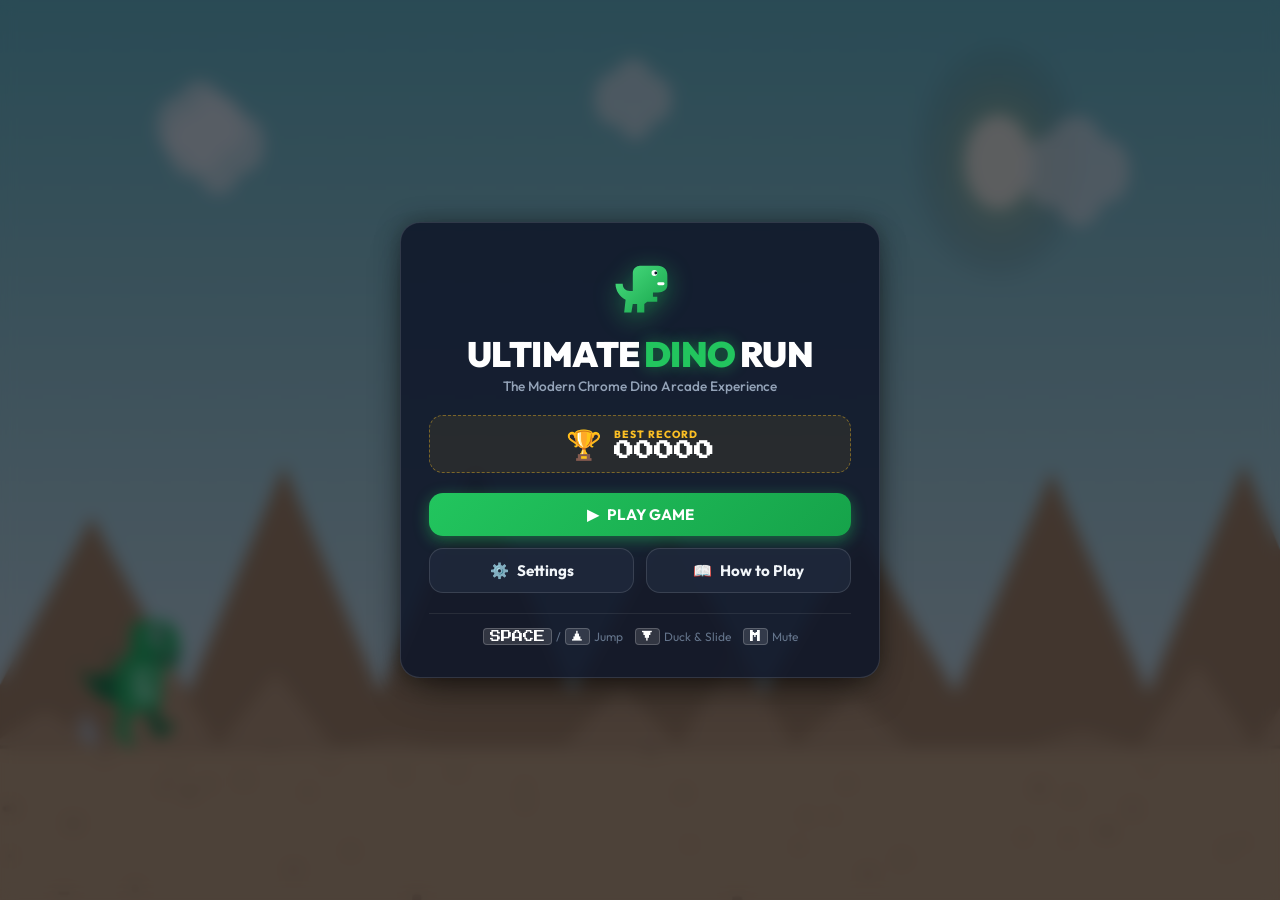
==== commit cc0772e9: "Analyzed style.css:L30-70 Analyzed script.js:L1520-1580 Analyzed script.js:L1950-2050 Analyzed scrip" ====
--- a/Games/DinoRun/index.html
+++ b/Games/DinoRun/index.html
@@ -64,8 +64,11 @@
               </button>
 
               <button id="btn-fullscreen" class="icon-btn" title="Toggle Fullscreen" aria-label="Toggle Fullscreen">
-                <svg class="svg-icon" viewBox="0 0 24 24">
+                <svg id="icon-fs-enter" class="svg-icon" viewBox="0 0 24 24">
                   <path fill="currentColor" d="M7 14H5v5h5v-2H7v-3zm-2-4h2V7h3V5H5v5zm12 7h-3v2h5v-5h-2v3zM14 5v2h3v3h2V5h-5z"/>
+                </svg>
+                <svg id="icon-fs-exit" class="svg-icon hidden" viewBox="0 0 24 24">
+                  <path fill="currentColor" d="M5 16h3v3h2v-5H5v2zm3-8H5v2h5V5H8v3zm6 11h2v-3h3v-2h-5v5zm2-11V5h-2v5h5V8h-3z"/>
                 </svg>
               </button>
             </div>
--- a/Games/DinoRun/style.css
+++ b/Games/DinoRun/style.css
@@ -50,29 +50,57 @@
   touch-action: manipulation;
 }
 
-/* App Viewport Container */
+/* App Viewport Container - Edge-to-Edge Fullscreen */
 #game-app {
   width: 100vw;
   height: 100vh;
+  width: 100dvw;
+  height: 100dvh;
   display: flex;
   align-items: center;
   justify-content: center;
-  background: radial-gradient(circle at 50% 30%, #1e293b 0%, #090d16 100%);
-  padding: 12px;
+  background-color: var(--bg-dark);
+  padding: 0;
+  margin: 0;
+  overflow: hidden;
 }
 
 /* Game Outer Frame */
 #game-container {
   position: relative;
-  width: 100%;
-  max-width: 1200px;
-  aspect-ratio: 12 / 5; /* 1200 x 500 resolution standard */
-  max-height: calc(100vh - 24px);
-  display: flex;
-  box-shadow: 0 25px 60px -15px rgba(0, 0, 0, 0.8), 0 0 1px 1px rgba(255, 255, 255, 0.08);
-  border-radius: var(--radius-lg);
+  width: 100vw;
+  height: 100vh;
+  width: 100dvw;
+  height: 100dvh;
+  max-width: 100%;
+  max-height: 100%;
+  display: flex;
+  align-items: center;
+  justify-content: center;
+  border-radius: 0;
+  border: none;
+  box-shadow: none;
   overflow: hidden;
   background-color: #0f172a;
+}
+
+/* Native Fullscreen API Styling Support */
+:fullscreen, :-webkit-full-screen {
+  background-color: #000000;
+}
+
+:fullscreen #game-app,
+:-webkit-full-screen #game-app,
+:fullscreen #game-container,
+:-webkit-full-screen #game-container {
+  width: 100vw;
+  height: 100vh;
+  max-width: 100%;
+  max-height: 100%;
+  padding: 0;
+  margin: 0;
+  border-radius: 0;
+  border: none;
 }
 
 /* Canvas & Screen Shake Wrapper */
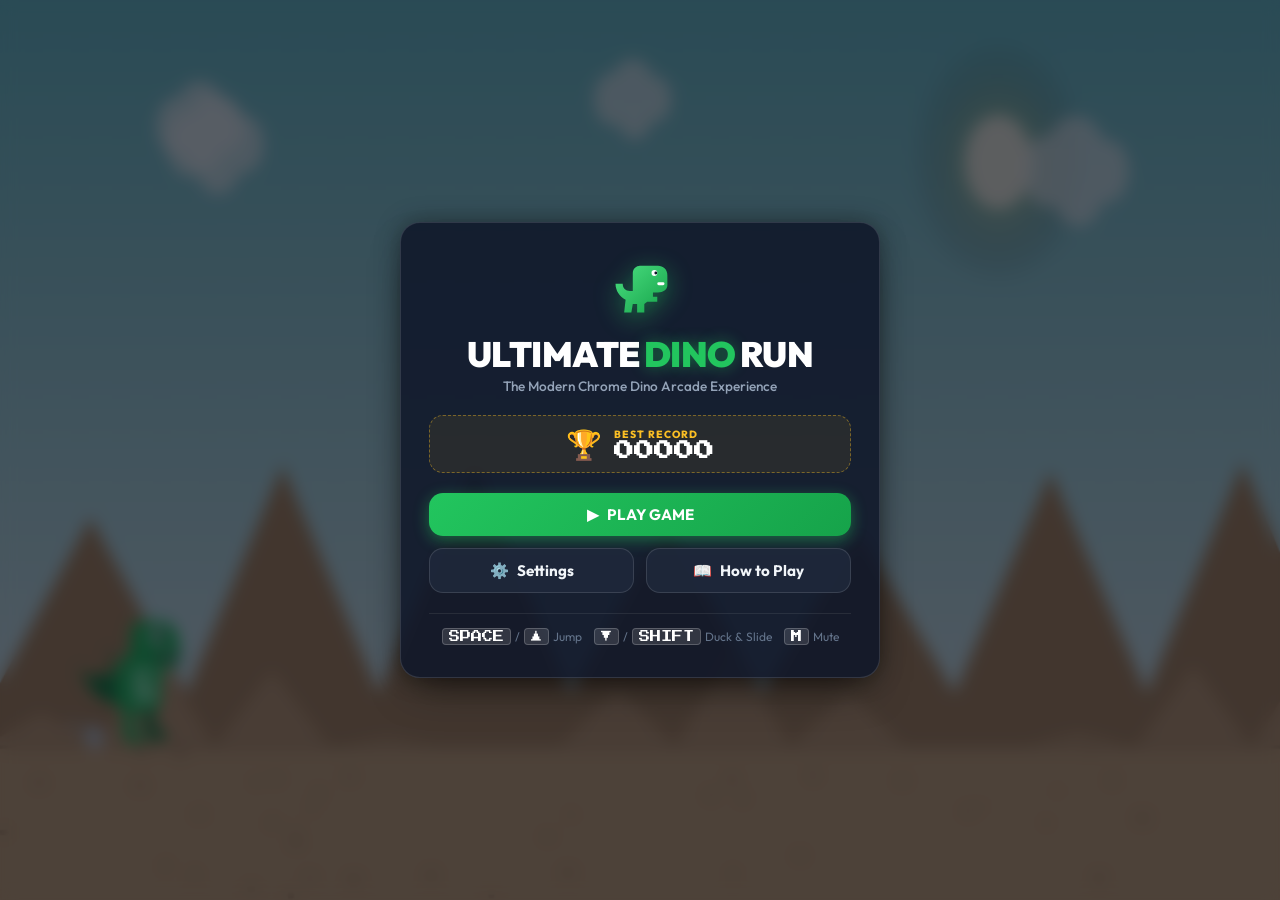
==== commit 00839904: "Analyzed script.js:L2230-2290 Analyzed index.html:L150-200 Analyzed index.html:L370-415 Edited scrip" ====
--- a/Games/DinoRun/index.html
+++ b/Games/DinoRun/index.html
@@ -106,6 +106,23 @@
           </button>
         </div>
 
+        <!-- Mobile Landscape Orientation Prompt Overlay (Mobile Only) -->
+        <div id="screen-rotate-device" class="rotate-device-overlay hidden">
+          <div class="rotate-card glass-panel">
+            <div class="phone-rotate-anim">
+              <svg class="phone-svg" viewBox="0 0 100 100">
+                <rect x="28" y="14" width="44" height="72" rx="8" fill="none" stroke="#22c55e" stroke-width="3.5"/>
+                <line x1="42" y1="22" x2="58" y2="22" stroke="#22c55e" stroke-width="2.5" stroke-linecap="round"/>
+                <circle cx="50" cy="76" r="3.5" fill="#22c55e"/>
+              </svg>
+              <div class="rotate-arrow-badge">🔄</div>
+            </div>
+            <h2>PLEASE ROTATE DEVICE</h2>
+            <p>Ultimate Dino Run is optimized for <strong>Landscape Mode</strong> on mobile phones.</p>
+            <button id="btn-dismiss-rotate" class="btn btn-secondary btn-sm">Play in Portrait</button>
+          </div>
+        </div>
+
         <!-- Screen 1: MAIN MENU -->
         <div id="screen-main-menu" class="game-overlay">
           <div class="menu-card glass-panel">
@@ -156,7 +173,7 @@
             <!-- Quick Control Guide Footer -->
             <div class="menu-footer">
               <div class="key-hint"><span class="kbd">SPACE</span> / <span class="kbd">▲</span> Jump</div>
-              <div class="key-hint"><span class="kbd">▼</span> Duck & Slide</div>
+              <div class="key-hint"><span class="kbd">▼</span> / <span class="kbd">SHIFT</span> Duck & Slide</div>
               <div class="key-hint"><span class="kbd">M</span> Mute</div>
             </div>
           </div>
@@ -373,12 +390,12 @@
                     <div class="ctrl-tip">Tap lightly for low jump, hold for higher jump!</div>
                   </div>
                   <div class="ctrl-card">
-                    <div class="ctrl-keys"><span class="kbd">▼</span> / <span class="kbd">S</span></div>
+                    <div class="ctrl-keys"><span class="kbd">▼</span> / <span class="kbd">SHIFT</span></div>
                     <div class="ctrl-action">Duck & Slide</div>
                     <div class="ctrl-tip">Duck under mid & high pterodactyls and lasers!</div>
                   </div>
                   <div class="ctrl-card">
-                    <div class="ctrl-keys"><span class="kbd">▼</span> In Mid-Air</div>
+                    <div class="ctrl-keys"><span class="kbd">▼</span> / <span class="kbd">SHIFT</span> In Mid-Air</div>
                     <div class="ctrl-action">Fast Drop</div>
                     <div class="ctrl-tip">Hurtle back to the ground quickly to dodge tricky sequences!</div>
                   </div>
--- a/Games/DinoRun/style.css
+++ b/Games/DinoRun/style.css
@@ -1120,6 +1120,130 @@
   }
 }
 
+/* ==========================================================================
+   Mobile Landscape Enforcement & Responsive Orientation Overlay
+   ========================================================================== */
+
+.rotate-device-overlay {
+  position: absolute;
+  inset: 0;
+  background: rgba(8, 12, 22, 0.94);
+  backdrop-filter: blur(14px);
+  -webkit-backdrop-filter: blur(14px);
+  z-index: 100;
+  display: flex;
+  align-items: center;
+  justify-content: center;
+  padding: 24px;
+  text-align: center;
+  transition: opacity 0.25s ease, visibility 0.25s ease;
+}
+
+.rotate-card {
+  max-width: 360px;
+  padding: 30px 24px;
+  display: flex;
+  flex-direction: column;
+  align-items: center;
+  gap: 16px;
+}
+
+.phone-rotate-anim {
+  position: relative;
+  width: 90px;
+  height: 90px;
+  display: flex;
+  align-items: center;
+  justify-content: center;
+}
+
+.phone-svg {
+  width: 70px;
+  height: 70px;
+  animation: phoneRotateLandscape 2.4s cubic-bezier(0.4, 0, 0.2, 1) infinite;
+  transform-origin: center center;
+}
+
+@keyframes phoneRotateLandscape {
+  0%, 15% { transform: rotate(0deg); }
+  50%, 75% { transform: rotate(-90deg); }
+  90%, 100% { transform: rotate(0deg); }
+}
+
+.rotate-arrow-badge {
+  position: absolute;
+  bottom: 4px;
+  right: 4px;
+  font-size: 1.4rem;
+  filter: drop-shadow(0 2px 4px rgba(0, 0, 0, 0.6));
+}
+
+.rotate-card h2 {
+  font-family: var(--font-primary);
+  font-weight: 800;
+  font-size: 1.35rem;
+  color: #ffffff;
+  letter-spacing: 0.5px;
+}
+
+.rotate-card p {
+  font-size: 0.88rem;
+  color: var(--text-muted);
+  line-height: 1.45;
+}
+
+.rotate-card strong {
+  color: var(--accent-green);
+}
+
+.btn-sm {
+  padding: 8px 16px;
+  font-size: 0.8rem;
+  opacity: 0.8;
+}
+
+.btn-sm:hover {
+  opacity: 1;
+}
+
+/* Landscape Mode Compact Layout for Mobile Phones */
+@media screen and (orientation: landscape) and (max-height: 550px) {
+  .menu-card {
+    padding: 18px 24px;
+    gap: 10px;
+    max-width: 540px;
+  }
+
+  .dino-mascot-badge {
+    width: 44px;
+    height: 44px;
+    margin-bottom: 2px;
+  }
+
+  .main-title {
+    font-size: 1.45rem;
+  }
+
+  .high-score-card {
+    padding: 6px 14px;
+  }
+
+  .pause-card, .game-over-card {
+    padding: 16px 20px;
+    gap: 10px;
+    max-width: 480px;
+  }
+
+  .result-big-score {
+    font-size: 1.6rem;
+  }
+
+  .touch-btn {
+    width: 68px;
+    height: 68px;
+  }
+}
+
 @media (max-width: 768px) {
   #game-app {
     padding: 0;
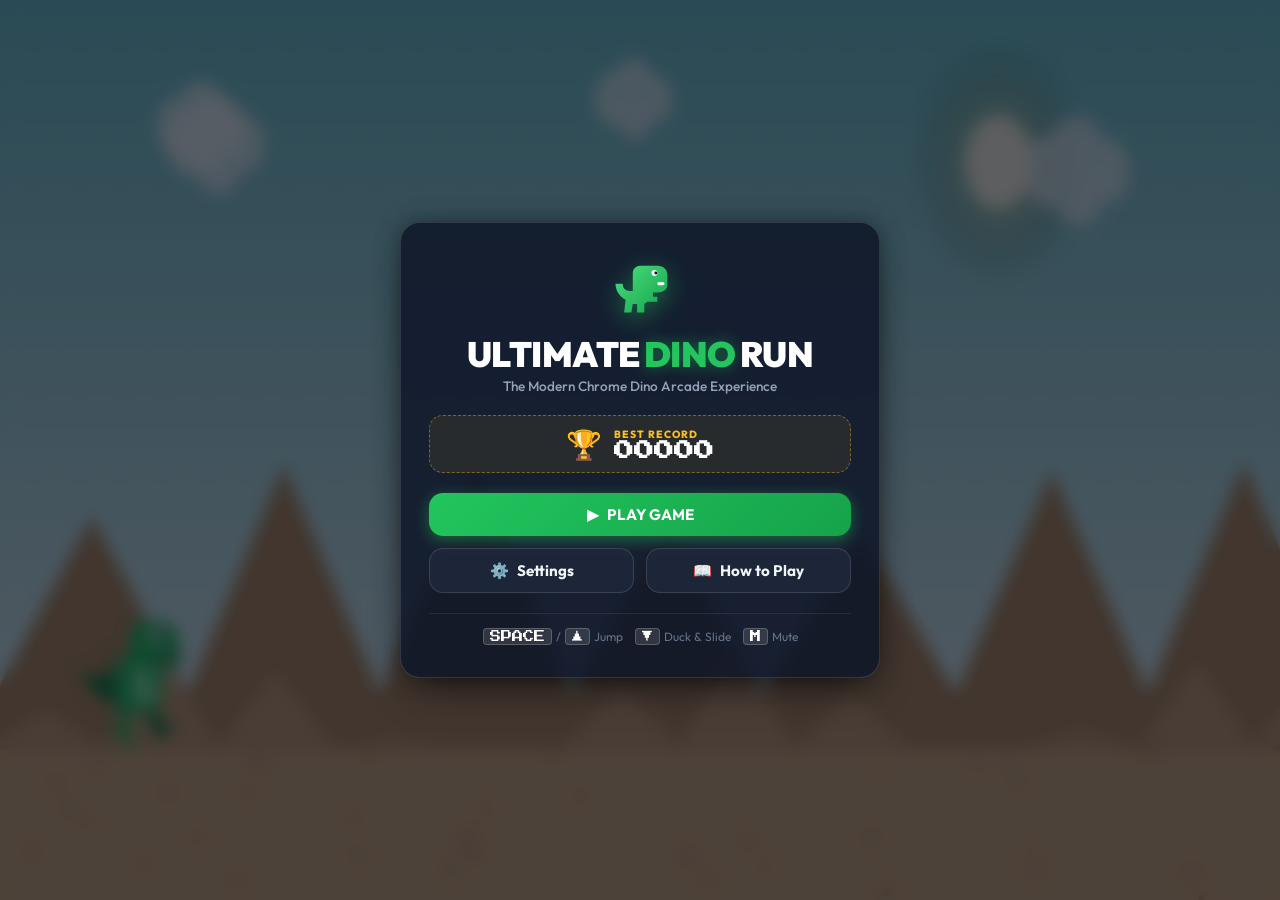
==== commit 675b0b0b: "Analyzed style.css:L720-790 Analyzed style.css:L950-1050 Analyzed style.css:L1051-1165 Analyzed inde" ====
--- a/Games/DinoRun/index.html
+++ b/Games/DinoRun/index.html
@@ -173,7 +173,7 @@
             <!-- Quick Control Guide Footer -->
             <div class="menu-footer">
               <div class="key-hint"><span class="kbd">SPACE</span> / <span class="kbd">▲</span> Jump</div>
-              <div class="key-hint"><span class="kbd">▼</span> / <span class="kbd">SHIFT</span> Duck & Slide</div>
+              <div class="key-hint"><span class="kbd">▼</span> Duck & Slide</div>
               <div class="key-hint"><span class="kbd">M</span> Mute</div>
             </div>
           </div>
@@ -390,12 +390,12 @@
                     <div class="ctrl-tip">Tap lightly for low jump, hold for higher jump!</div>
                   </div>
                   <div class="ctrl-card">
-                    <div class="ctrl-keys"><span class="kbd">▼</span> / <span class="kbd">SHIFT</span></div>
+                    <div class="ctrl-keys"><span class="kbd">▼</span> / <span class="kbd">S</span></div>
                     <div class="ctrl-action">Duck & Slide</div>
                     <div class="ctrl-tip">Duck under mid & high pterodactyls and lasers!</div>
                   </div>
                   <div class="ctrl-card">
-                    <div class="ctrl-keys"><span class="kbd">▼</span> / <span class="kbd">SHIFT</span> In Mid-Air</div>
+                    <div class="ctrl-keys"><span class="kbd">▼</span> In Mid-Air</div>
                     <div class="ctrl-action">Fast Drop</div>
                     <div class="ctrl-tip">Hurtle back to the ground quickly to dodge tricky sequences!</div>
                   </div>
